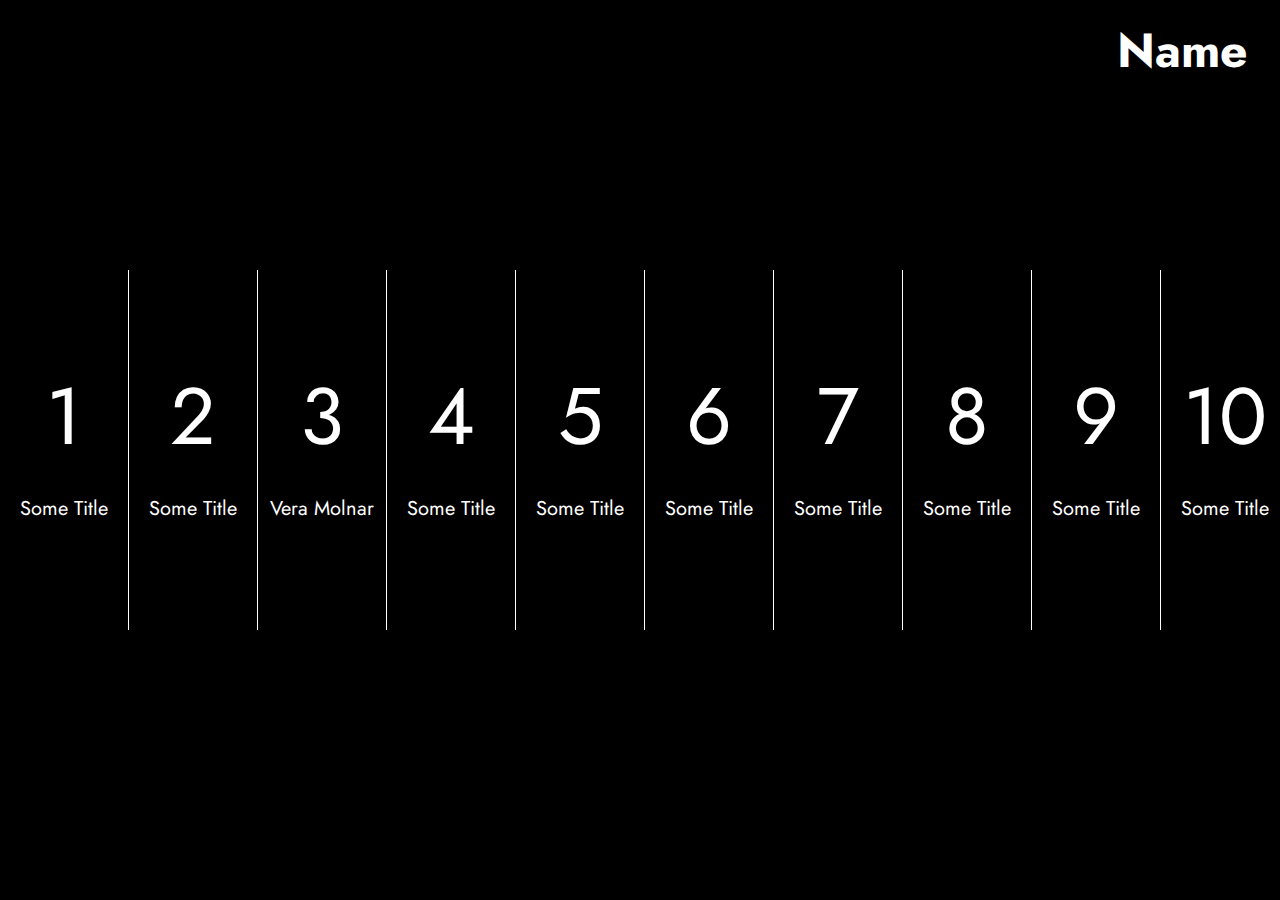
==== index.html @ 5ba5c25b "Add files via upload" ====
<!DOCTYPE html>
<html lang="en">

<head>
    <meta charset="UTF-8">
    <meta http-equiv="X-UA-Compatible" content="IE=edge">
    <meta name="viewport" content="width=device-width, initial-scale=1.0">
    <title>Prozess Example Page</title>
    <link rel="stylesheet" href="style.css">
</head>

<body>

    <main>
        <h1>Name</h1>
        <ul class="process">
            <li><a href="day1.html">1 <p>Some Title</p></a></li>
            <li><a href="day2.html">2 <p>Some Title</p></a></li>
            <li><a href="molnar.html">3 <p>Vera Molnar</p></a></li>
            <li><a href="day4.html">4 <p>Some Title</p></a></li>
            <li><a href="day5.html">5 <p>Some Title</p></a></li>
            <li> <a href="day6.html">6 <p>Some Title</p></a></li>
            <li><a href="day7.html">7 <p>Some Title</p></a></li>
            <li><a href="day8.html">8 <p>Some Title</p></a></li>
            <li><a href="day9.html">9 <p>Some Title</p></a></li>
            <li><a href="day10.html">10 <p>Some Title</p></a></li>


        </ul>

    </main>



</body>

</html>
---- style.css ----
@import url('https://fonts.googleapis.com/css2?family=Jost:wght@300&display=swap');

:root {
    --anzitems: 10;
    /* Anzahl Links anpassen */
}

body {
    background-color: black;
    display: flex;
    align-items: center;
    min-height: 100vh;
    margin: 0;
    padding: 0;
    font-family: 'Jost';

}

h1 {
    margin: 0;
    padding: 1rem;
    font-size: 3rem;
    text-align: right;
    position: absolute;
    width: 100%;
    right: 1rem;
    top: 0;
    color: white;
}

.process {
    display: flex;
    width: 100%;
    margin: 0;
    padding: 0;
}

.process li {
    color: white;
    height: 40vh;
    flex-basis: calc(100vw / var(--anzitems));
    flex-grow: 2;
    flex-shrink: 0;
    list-style-type: none;
    display: flex;
    flex-direction: column;
    justify-content: center;
    align-items: center;
    border-right: 1px solid white;

}

.process li:hover {
    background-color: white;
    color: black;
}

.process li a {
    color: white;
    text-decoration: none;
    font-size: 5rem;
    text-align: center;

}

.process li:hover a {
    color: black;
}

.process li a p {
    font-size: 1.25rem;

}

/*-----------Sprint1 Praes-------------*/
nav{
    position: fixed;
}
section{
    display: flex;
}
section article{
    width:50%;
}
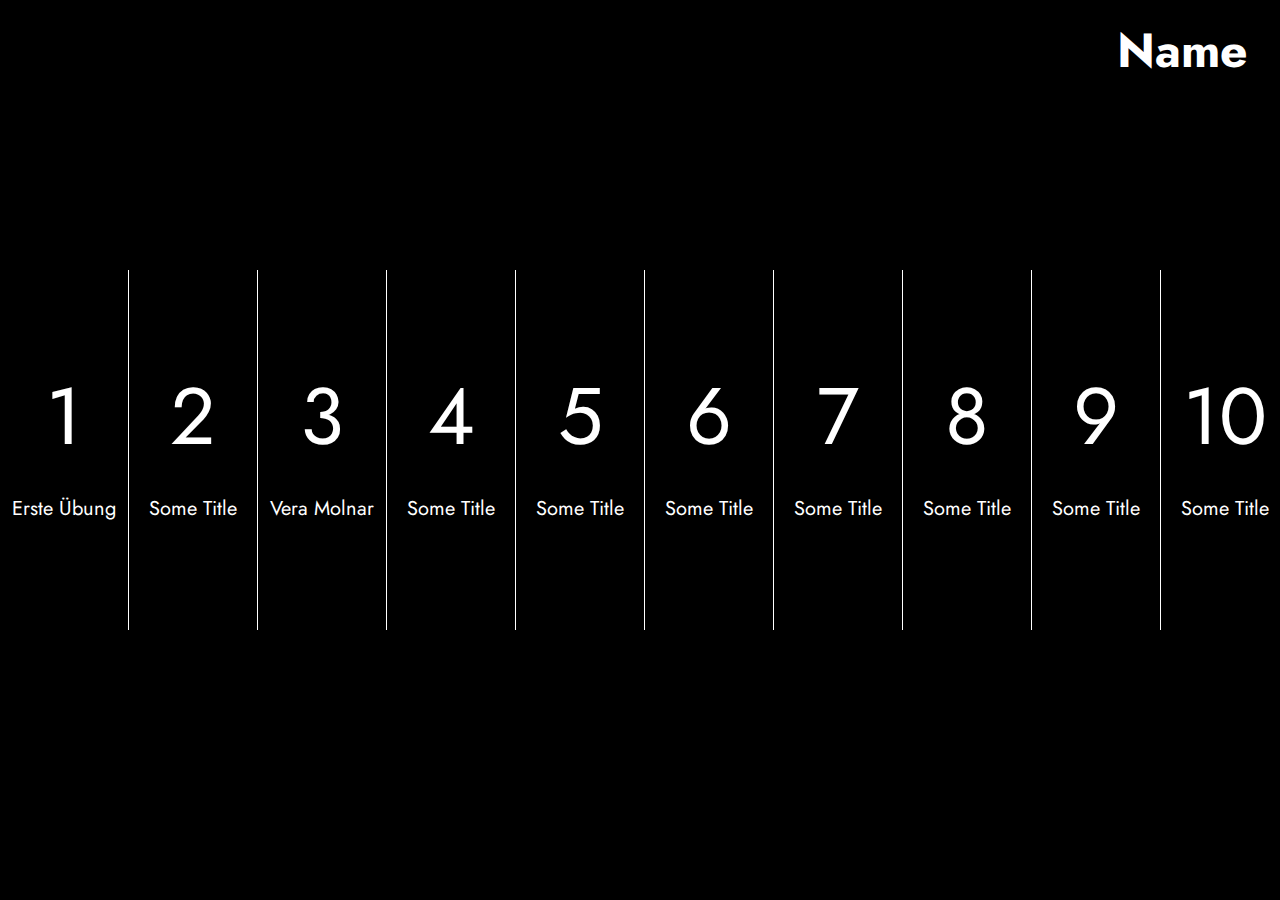
==== commit c99aebc0: "Update index.html" ====
--- a/index.html
+++ b/index.html
@@ -14,7 +14,7 @@
     <main>
         <h1>Name</h1>
         <ul class="process">
-            <li><a href="day1.html">1 <p>Some Title</p></a></li>
+            <li><a href="blank_exercise.html">1 <p>Erste Übung</p></a></li>
             <li><a href="day2.html">2 <p>Some Title</p></a></li>
             <li><a href="molnar.html">3 <p>Vera Molnar</p></a></li>
             <li><a href="day4.html">4 <p>Some Title</p></a></li>
@@ -34,4 +34,4 @@
 
 </body>
 
-</html>+</html>
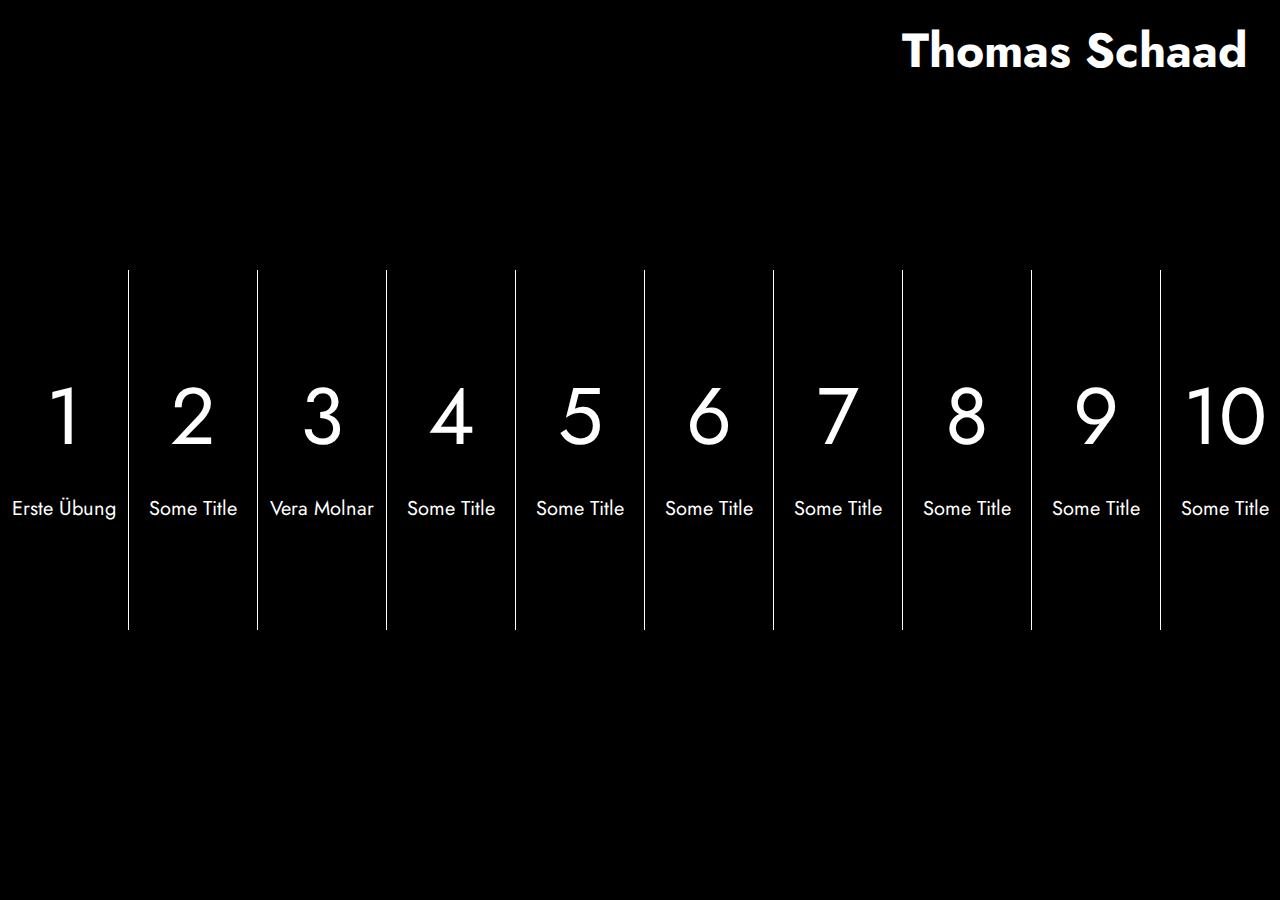
==== commit 4e0d5dbc: "Update index.html" ====
--- a/index.html
+++ b/index.html
@@ -12,7 +12,7 @@
 <body>
 
     <main>
-        <h1>Name</h1>
+        <h1>Thomas Schaad</h1>
         <ul class="process">
             <li><a href="blank_exercise.html">1 <p>Erste Übung</p></a></li>
             <li><a href="day2.html">2 <p>Some Title</p></a></li>
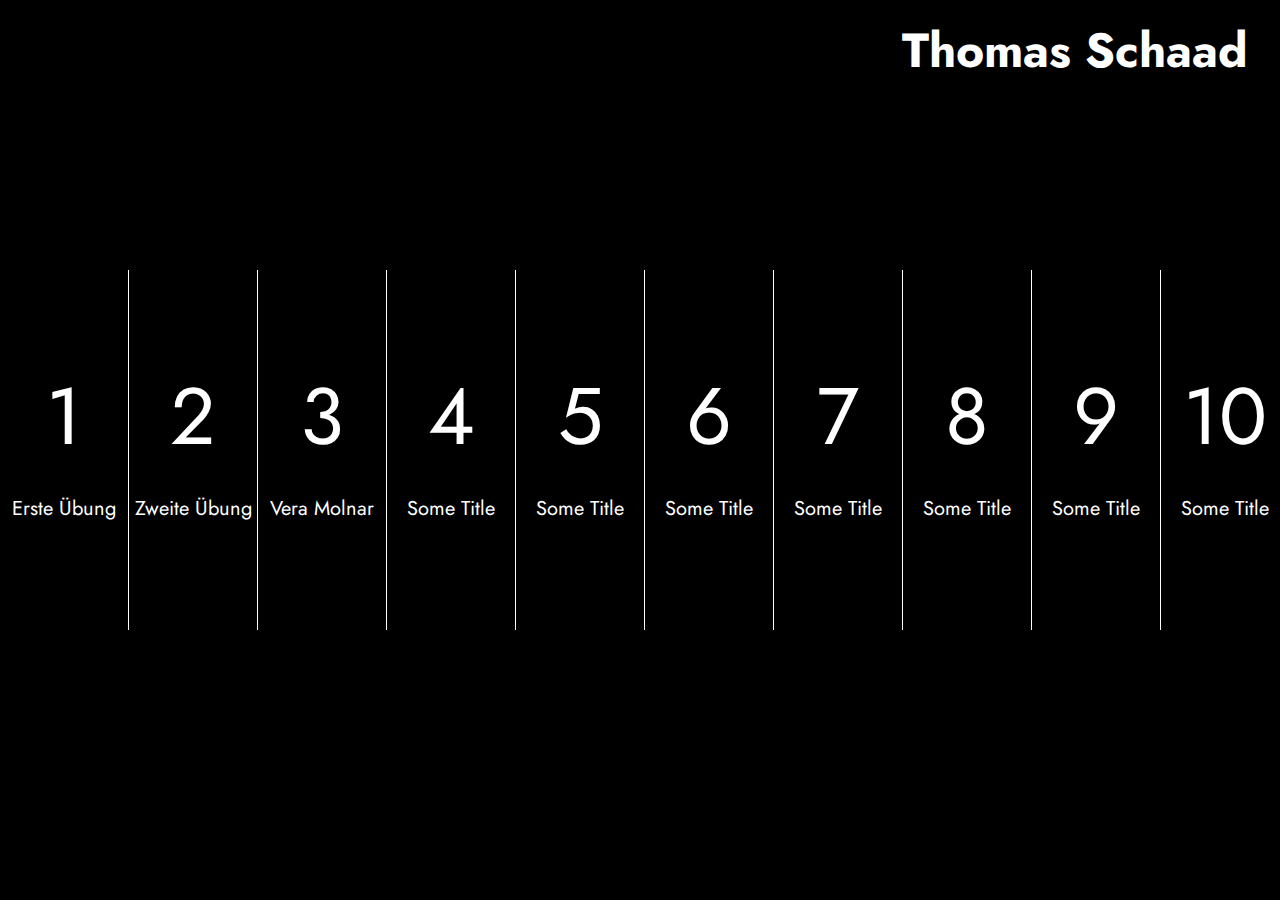
==== commit ae3fce01: "Update index.html" ====
--- a/index.html
+++ b/index.html
@@ -15,7 +15,7 @@
         <h1>Thomas Schaad</h1>
         <ul class="process">
             <li><a href="blank_exercise.html">1 <p>Erste Übung</p></a></li>
-            <li><a href="day2.html">2 <p>Some Title</p></a></li>
+            <li><a href="blank_exercise 2.html">2 <p>Zweite Übung</p></a></li>
             <li><a href="molnar.html">3 <p>Vera Molnar</p></a></li>
             <li><a href="day4.html">4 <p>Some Title</p></a></li>
             <li><a href="day5.html">5 <p>Some Title</p></a></li>
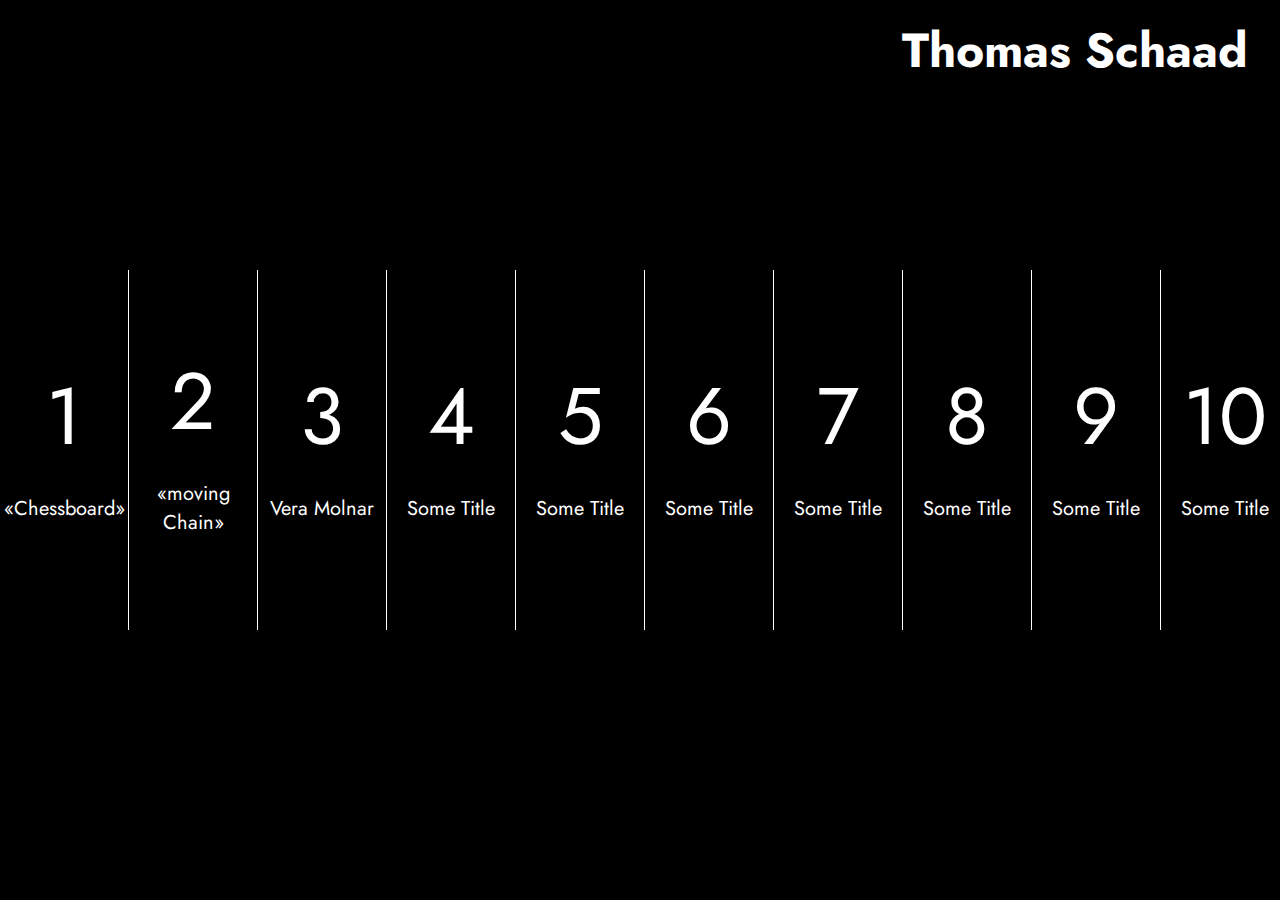
==== commit 8271b899: "Update index.html" ====
--- a/index.html
+++ b/index.html
@@ -14,8 +14,8 @@
     <main>
         <h1>Thomas Schaad</h1>
         <ul class="process">
-            <li><a href="blank_exercise.html">1 <p>Erste Übung</p></a></li>
-            <li><a href="blank_exercise 2.html">2 <p>Zweite Übung</p></a></li>
+            <li><a href="blank_exercise.html">1 <p>«Chessboard»</p></a></li>
+            <li><a href="blank_exercise 2.html">2 <p>«moving Chain»</p></a></li>
             <li><a href="molnar.html">3 <p>Vera Molnar</p></a></li>
             <li><a href="day4.html">4 <p>Some Title</p></a></li>
             <li><a href="day5.html">5 <p>Some Title</p></a></li>
